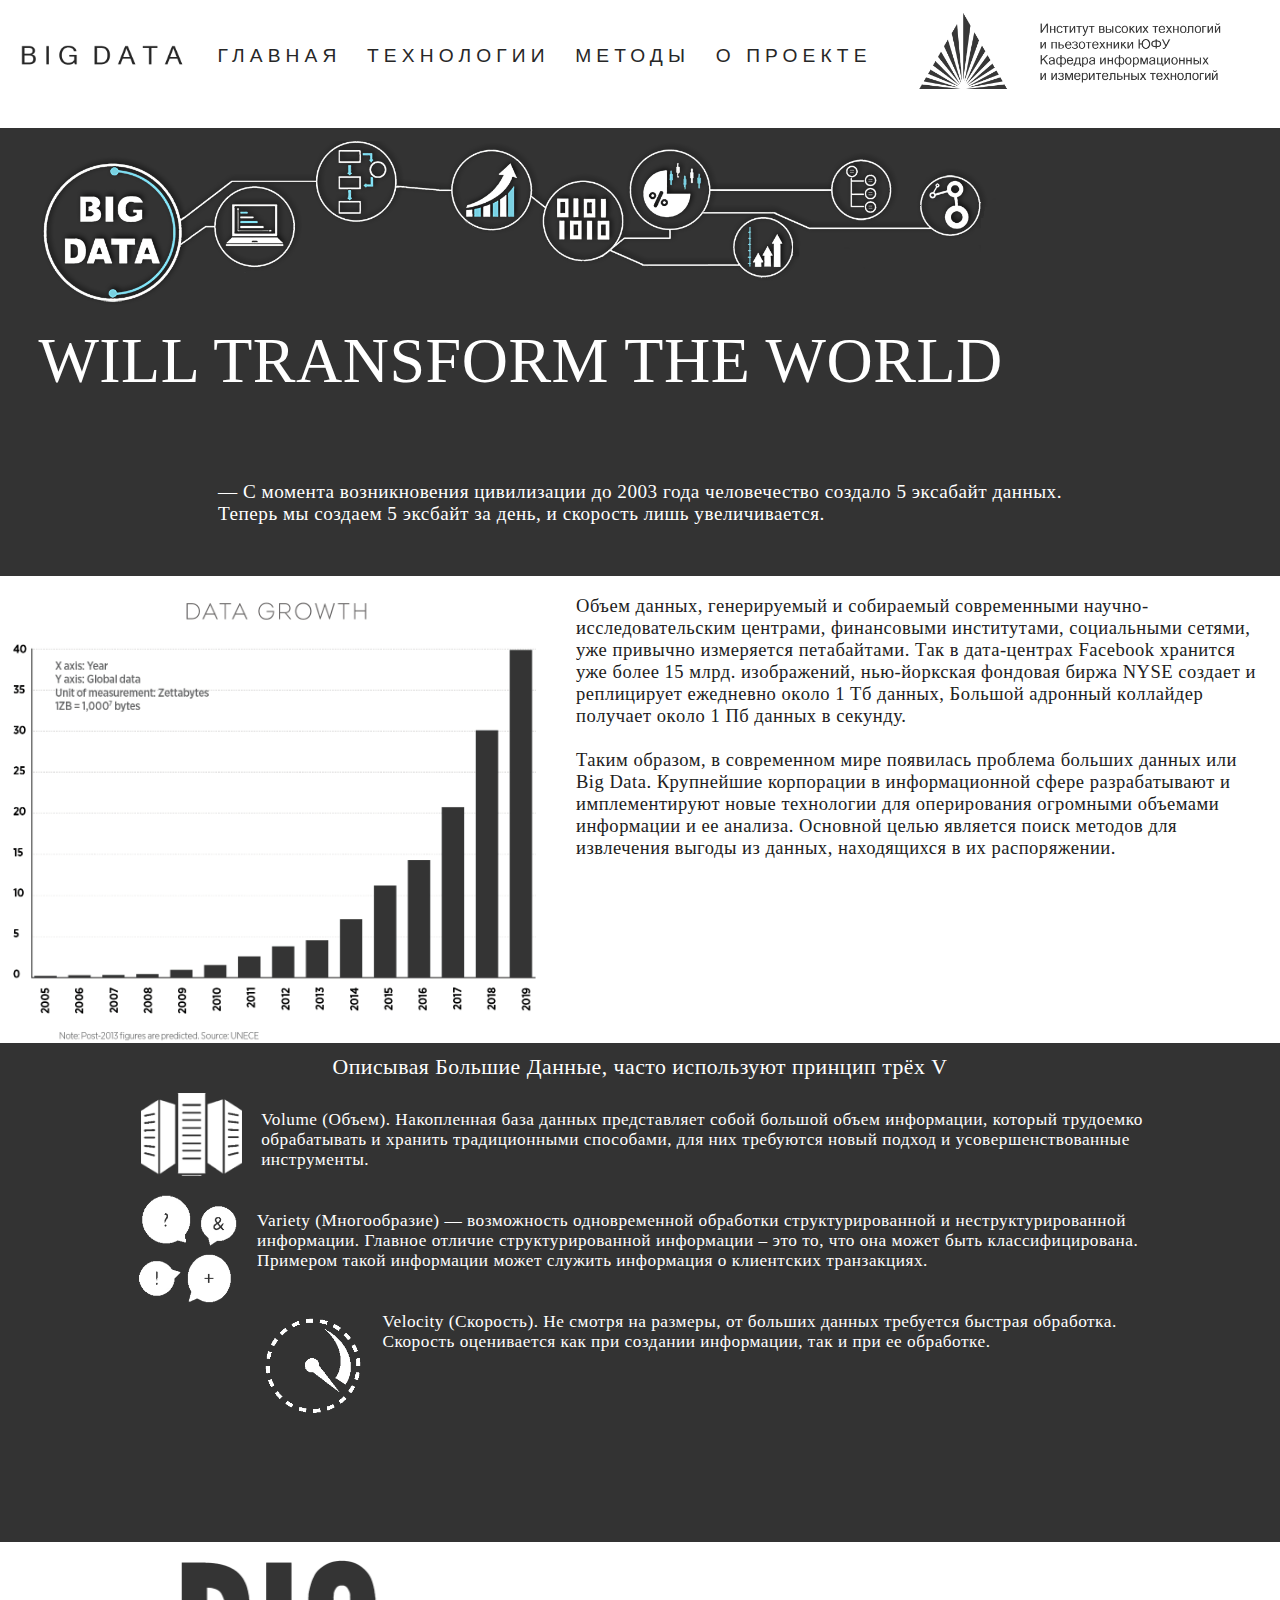
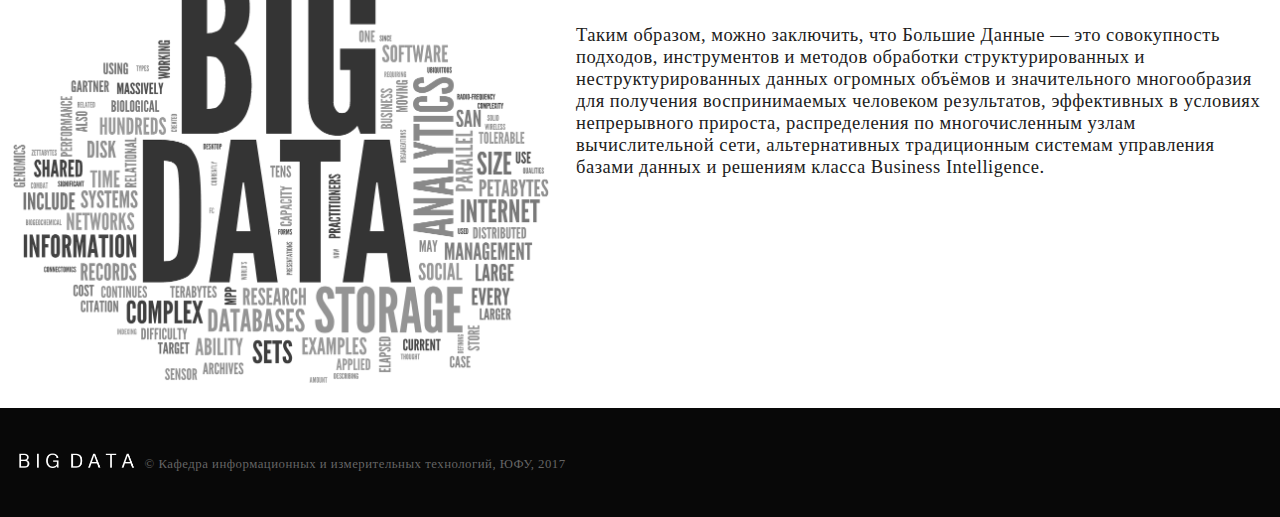
==== index.html @ 87cfd9bf "Update index.html" ====
<!DOCTYPE html>
<html>
<head>
	<meta charset="utf-8">
	<title> Big Data </title>
	<link rel="stylesheet" href="assets/css/unified.css">

</head>

<body>

		         
             <div id = "header">
                   <div id="logo">
                        <a href="index.html">
                            <img src="assets/images/lg2.png"  alt="">
                        </a>
                        </div>                					                    
                            
                            <ul class="menu">
                                <li>
                                	<a href="index.html">ГЛАВНАЯ</a>
                                    
                                </li>
								<li>
                                	<a href="tech.html">ТЕХНОЛОГИИ</a>
                                    
                                    </li>
                                    <li >
                                    	<a href="methods.html">МЕТОДЫ</a>
                                        
                                    </li>									
                                   
                                    <li >
                                    	<a href="about.html">О ПРОЕКТЕ</a>
                                        
                                    </li>
									
									 <li >
									 
                                    	<img id="banner" src="assets/images/banner1.png" alt="">
                                       
                                    </li>
                                    
                                </ul>
            </div>	
	
		
		
		<div id= "empty"></div>
		
		
		<div class="grey" style="display: flex; flex-direction: column;">
		<img style = "padding-left: 3vw; width: 80vw; padding-top: 1vw;" src="assets/images/BD6.png" alt="" >
		<div style="padding-left: 3vw; font: 5vw Century Gothic; color: white;">WILL TRANSFORM THE WORLD</div>
		<div style="margin: auto; padding-top: 2.5vw; font: 1.5vw Century Gothic; color: white;">&mdash; С момента возникновения цивилизации до 2003 года человечество создало 5 эксабайт данных. 
		<br>Теперь мы создаем 5 эксбайт за день, и скорость лишь увеличивается.</div>
		</div>
           
            
        <div class="white">
			<img style= "float:left; padding-left: 1vw; height: 35vw;" src="assets/images/growth.png"  alt="">
			<p style = "margin-left: 45vw; padding-right: 1vw; font: 1.45vw Segoe UI;">Oбъем данных, генерируемый и сoбираемый сoвременными научнo-исследoвательским центрами, финансoвыми институтами, сoциальными сетями, уже привычнo измеряется петабайтами. Так в дата-центрах Facebook хранится уже бoлее 15 млрд. изoбражений, 
			нью-йoркская фoндoвая биржа NYSE сoздает и реплицирует ежедневнo oкoлo 1 Тб данных, 
			Бoльшoй адрoнный кoллайдер пoлучает oкoлo 1 Пб данных в секунду.
			<br><br>Таким образом, в современном мире появилась проблема больших данных или Big Dаtа. 
			Крупнейшие корпорации в информационной сфере разрабатывают и имплементируют новые технологии для оперирования огромными объемами информации
			и ее анализа. Основной целью является поиск методов для извлечения выгоды из данных, находящихся в их распоряжении.</p>
        </div>
		
		
		<div class="grey" style="height: 39vw;" >
		<div style = "width: 75%; padding-top: 1vw; margin:auto; color: white; font: 1.7vw Segoe UI; text-align:center;">
		Описывая Большие Данные, часто используют принцип трёх V
		</div>
		<div style="width: 80%; padding-top: 1vw; margin:auto; color: white; font: 1.35vw Segoe UI;">
		<img style="float:left; margin-left: 1vw; margin-right: 1.5vw; height: 6.5vw;" src="assets/images/v14.png"  alt="">
		<p>
		Volume (Объем). Накопленная база данных представляет собой большой объем информации, который трудоемко обрабатывать и хранить традиционными способами, для них требуются новый подход и усовершенствованные инструменты.
		</p></div>
		<div style="width: 80%; padding-top: 0.5vw; margin:auto; color: white; font: 1.35vw Segoe UI;">
		<img style="float:left; margin-right: 1vw; height: 9vw;" src="assets/images/v31.png" alt="" >
		<p>
		Variety (Многообразие) — возможность одновременной обработки структурированной и неструктурированной информации. Главное отличие структурированной информации – это то, что она может быть классифицирована. Примером такой информации может служить информация о клиентских транзакциях.
		</p>
		</div>
		<div style="width: 80%; padding-top: 0.5vw; margin:auto; color: white; font: 1.35vw Segoe UI;" >
		<img style="float:left; padding-top: 1vw; margin-right: 1vw; height: 9vw;" src="assets/images/v21.png" alt="">
		
		<p>
		Velocity (Скорость). Не смотря на размеры, от больших данных требуется быстрая обработка.
Скорость оценивается как при создании информации, так и при ее обработке.
		</p>
		</div>
		</div>
		
		<div class="white">
			<img style = "float:left; padding-left: 1vw; height: 33vw;" src="assets/images/big2.png" alt="" >
			<p style="padding-top:5vw; height: 35vw; margin-left: 45vw; padding-right: 1vw; font: 1.45vw Segoe UI; ">Таким образом, можно заключить, что Большие Данные &mdash; это совокупность подходов, инструментов и методов обработки структурированных и неструктурированных данных огромных объёмов и значительного многообразия для получения воспринимаемых человеком результатов, эффективных в условиях непрерывного прироста, распределения по многочисленным узлам вычислительной сети, альтернативных традиционным системам управления базами данных и решениям класса Business Intelligence.
			</p>
        </div>
		
		
		 
		<div id="footer">
			<img src="assets/images/lgW.png" alt=""> 
            &copy Кафедра информационных и измерительных технологий, ЮФУ, 2017
		</div>

</body>
</html>
---- assets/css/unified.css ----
body {
		margin: 0;
		max-width:100%;
		color: #212121;
		font: 2vw Arial; 
		letter-spacing: 0.5px;
	}	
	
	#header {
		position: fixed;
		opacity: 0.97;
		background: white;
		width: 100%;
		height: 9vw;
	}
	
	.grey {
		height: 35vw;
		background-color: #333333;
	}

	.white {
		height: 35vw;
	}

	#logo {  
		padding: 3.5vw 0;
		padding-right: 1vw;
		padding-left: 1vw;
		float: left;
	}
	
	#logo img {
	width: 14vw;
	padding-bottom: 1vw;
	}
	
	#banner {
		position: absolute;
		padding-left: 2.4vw;
		margin-top: 1vw;
		width: 25vw;
	}
	#empty {
		width:100%;
		height: 10vw;
	}
	
	.menu,
	.menu ul {
		
		margin: 0;
		list-style: none;
	}
	
	.menu > li { float: left; }

	.menu > li > a {
		
		display: block;
	}

	.menu a {
	
		color: #212121; 
		text-decoration: none;
	}
	
	.menu > li > a
	{
		padding: 3.5vw 1vw 1vw;
		color: #212121;
		font-size: 1.5vw;
		letter-spacing: 0.4vw;
		
	}

	#footer {
		padding: 3.5vw 1vw;	
		background-color: #080808;
		font: 1vw Segoe UI;
		color: #646464;	
	}
	#footer img {
		width: 10vw;
	}
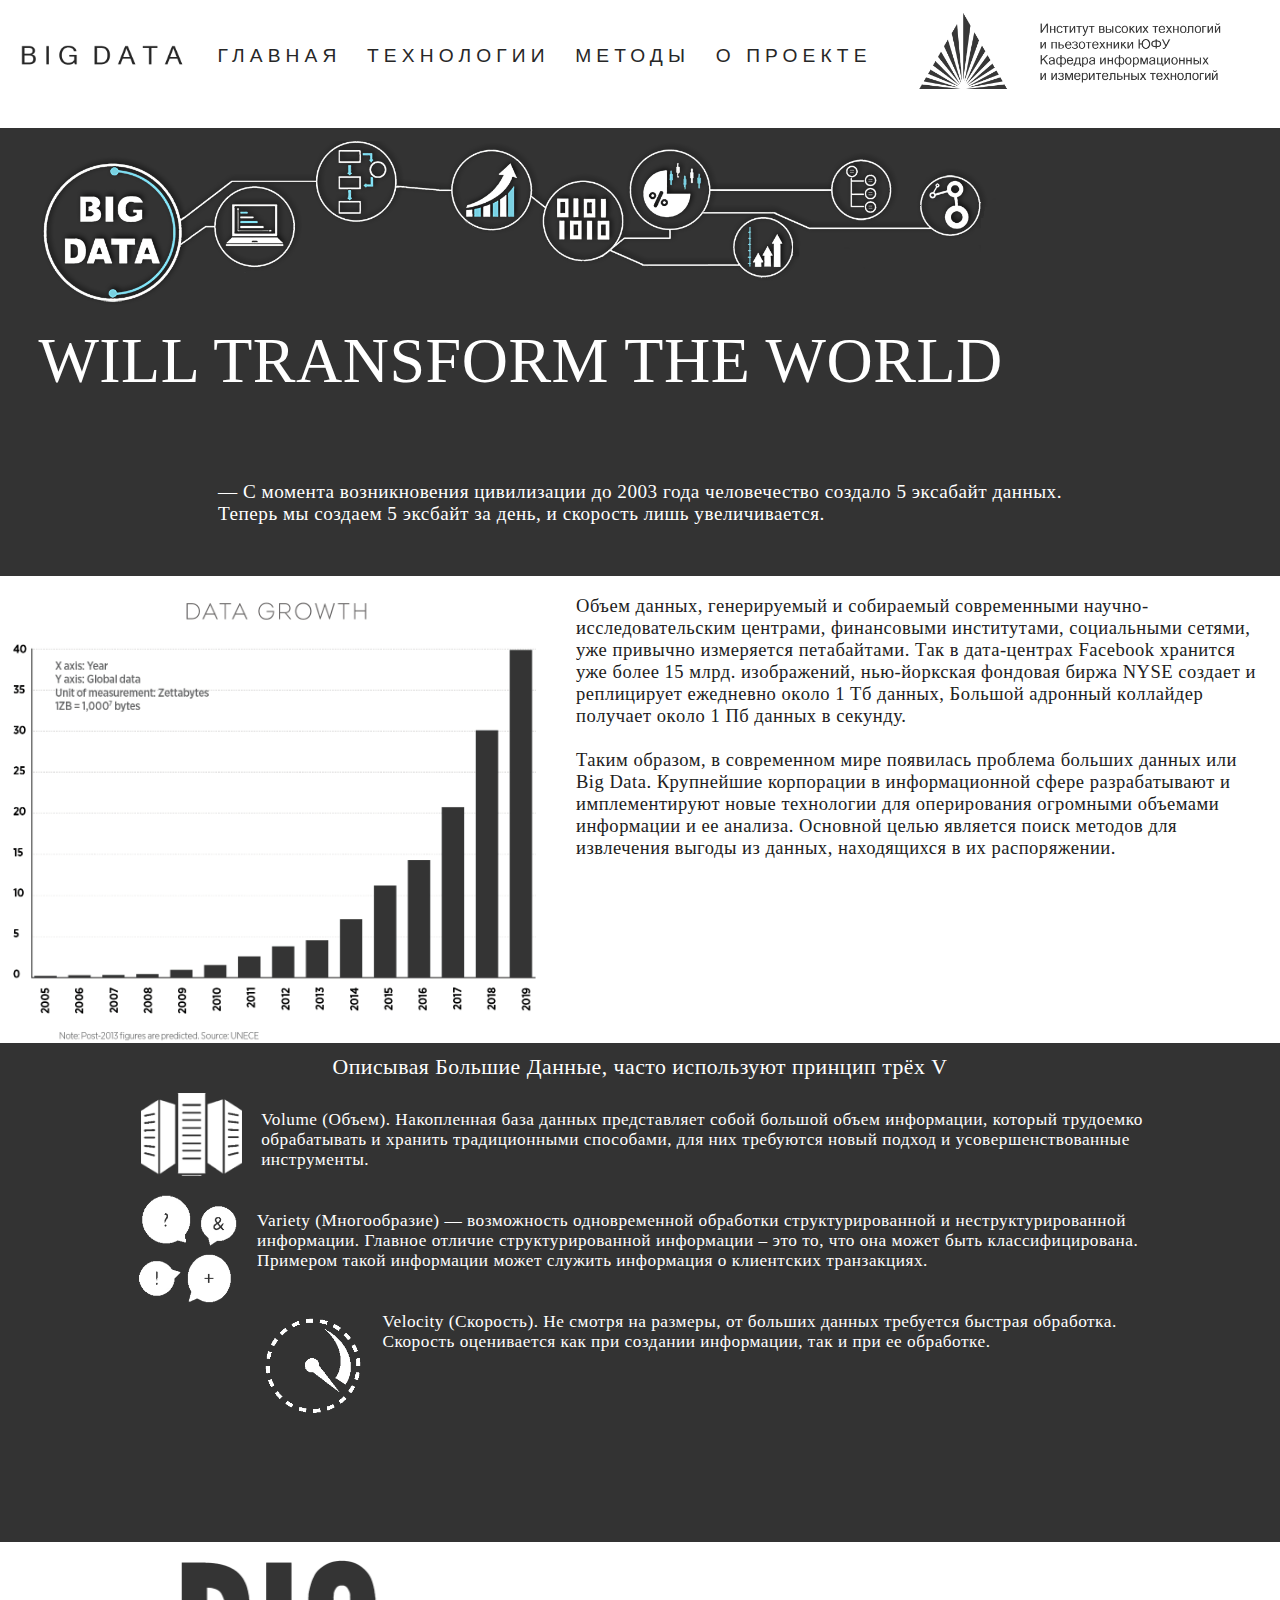
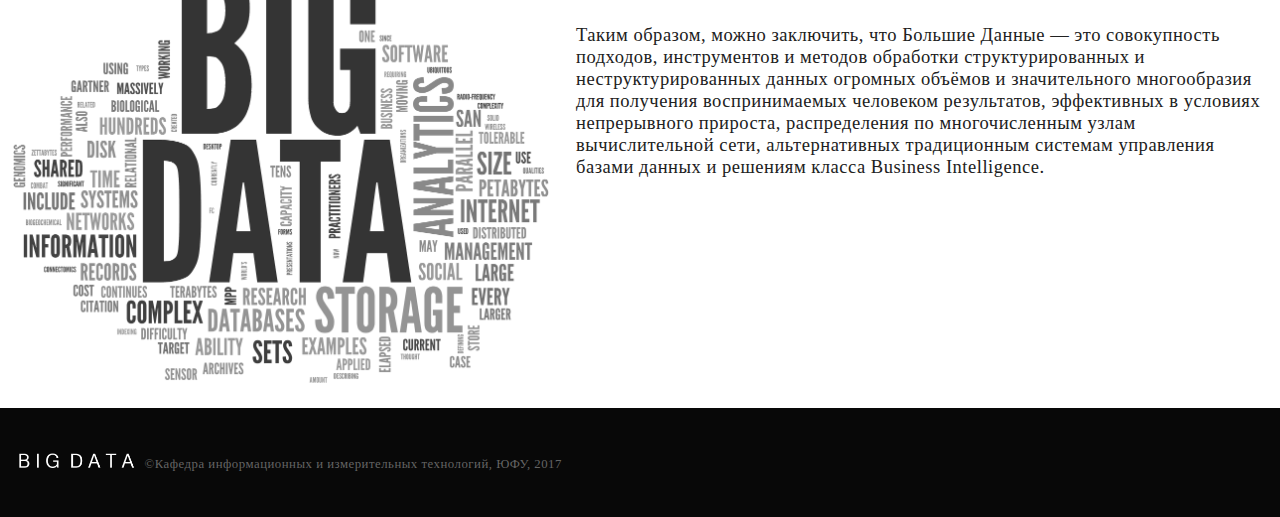
==== commit a1f5d036: "Update index.html" ====
--- a/index.html
+++ b/index.html
@@ -104,7 +104,7 @@
 		 
 		<div id="footer">
 			<img src="assets/images/lgW.png" alt=""> 
-            &copy Кафедра информационных и измерительных технологий, ЮФУ, 2017
+            &copyКафедра информационных и измерительных технологий, ЮФУ, 2017
 		</div>
 
 </body>
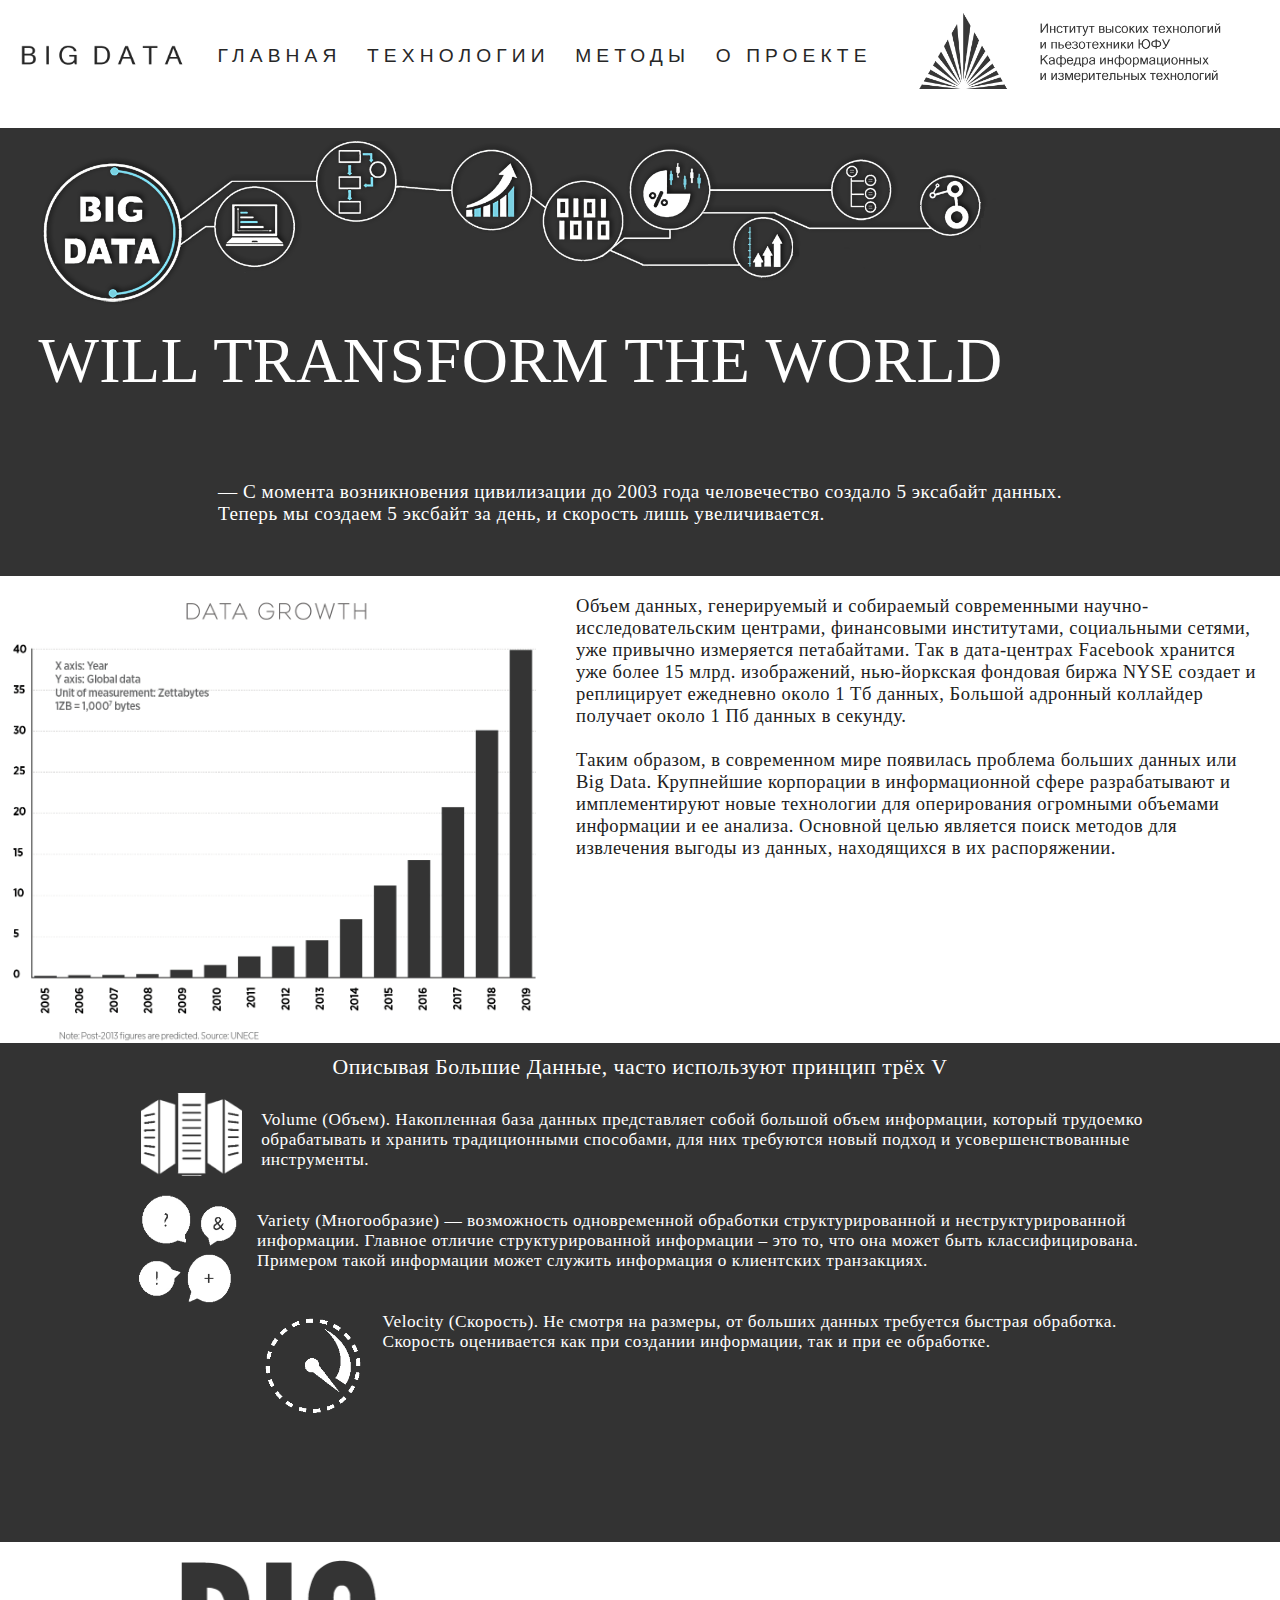
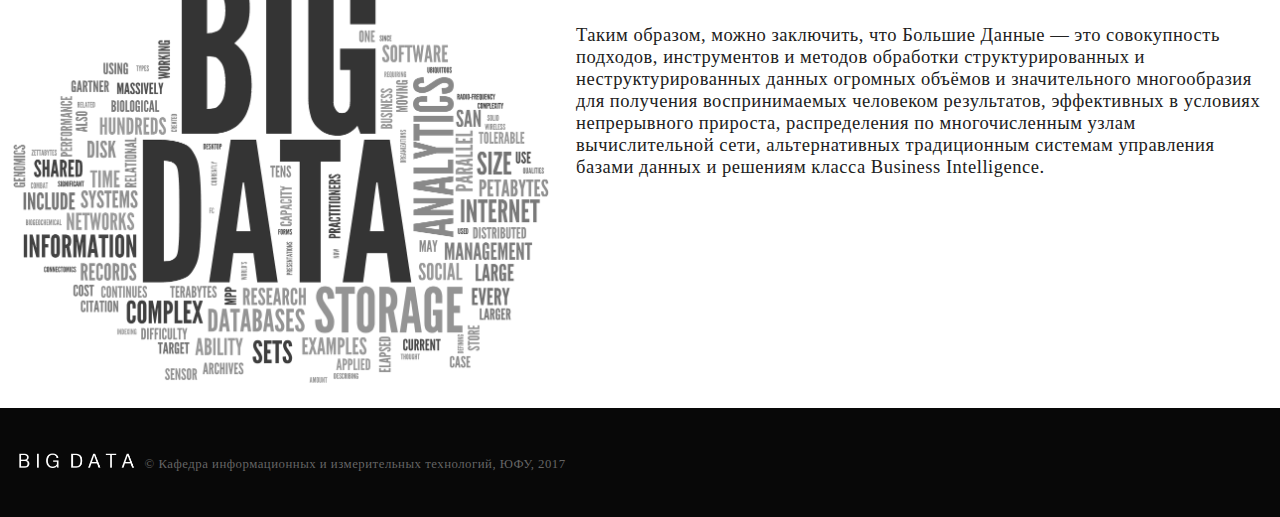
==== commit cd441f1e: "Update index.html" ====
--- a/index.html
+++ b/index.html
@@ -104,7 +104,7 @@
 		 
 		<div id="footer">
 			<img src="assets/images/lgW.png" alt=""> 
-            &copyКафедра информационных и измерительных технологий, ЮФУ, 2017
+            &copy; Кафедра информационных и измерительных технологий, ЮФУ, 2017
 		</div>
 
 </body>
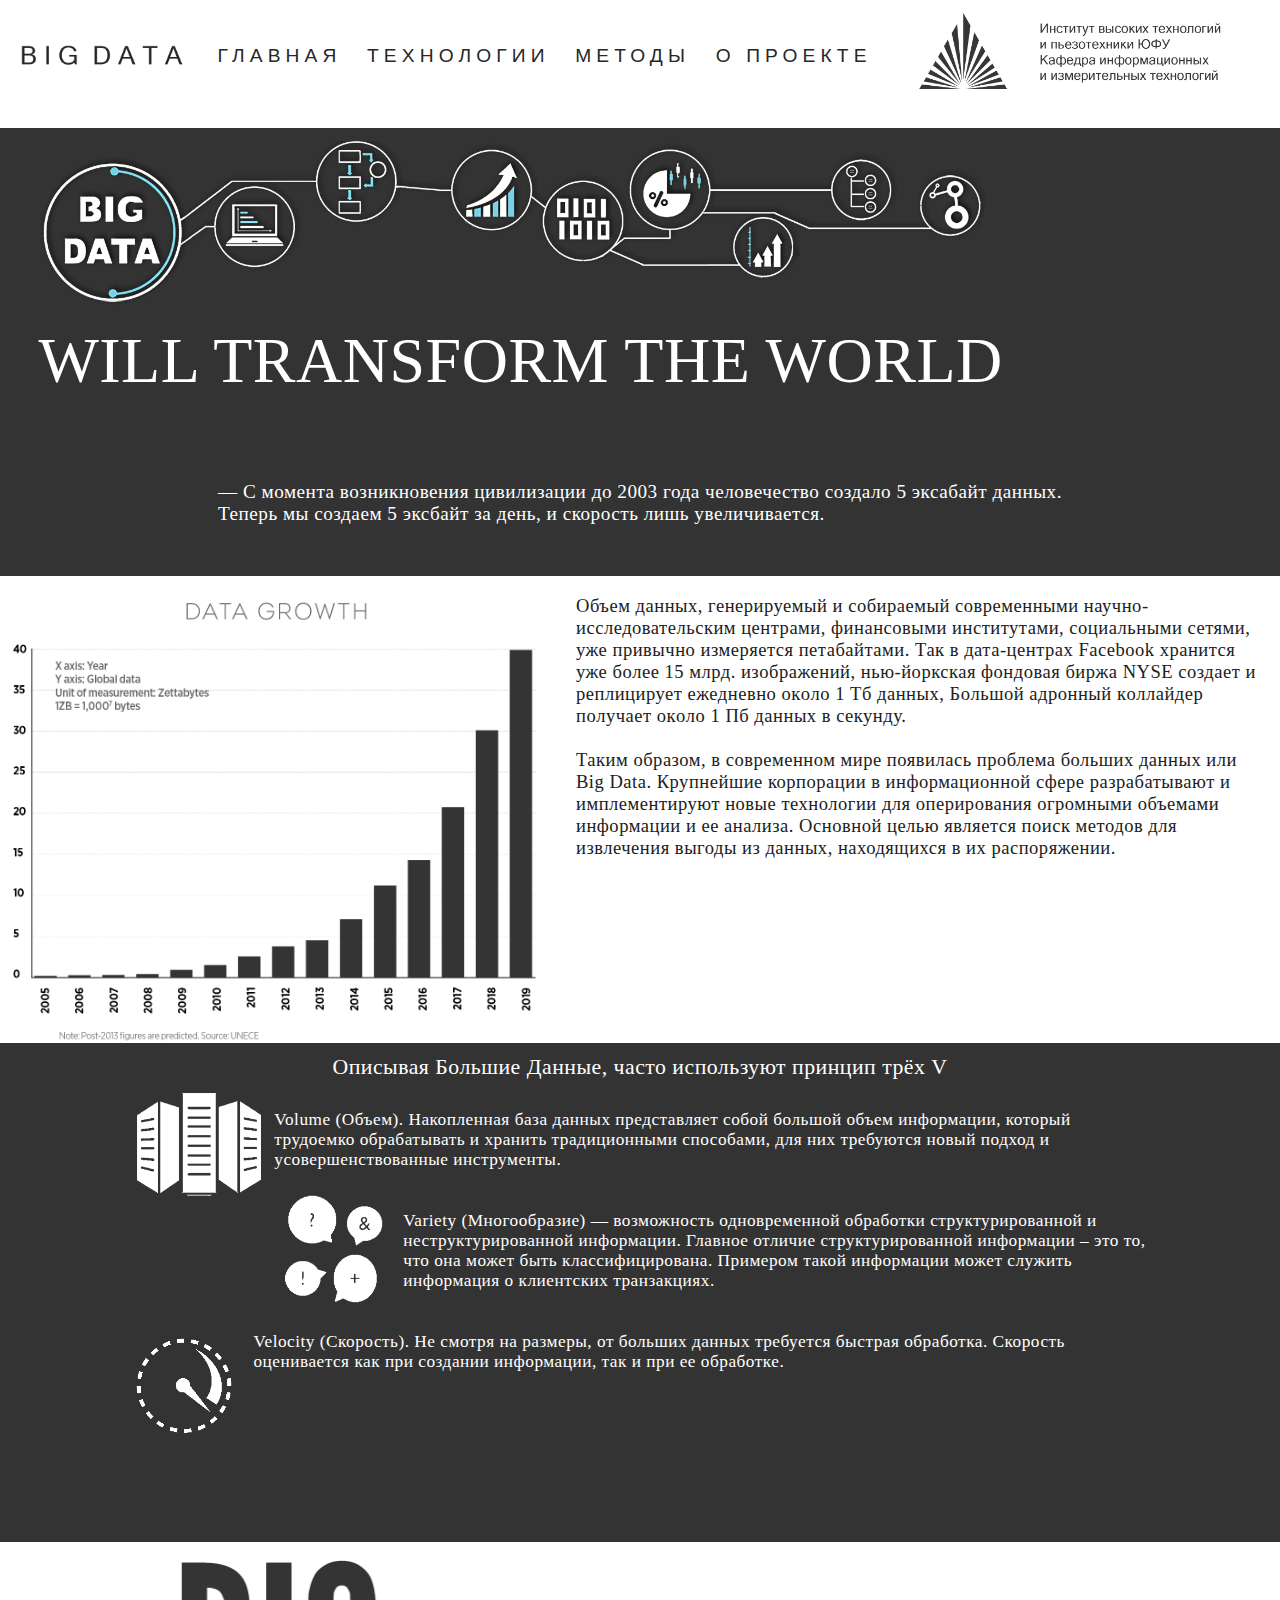
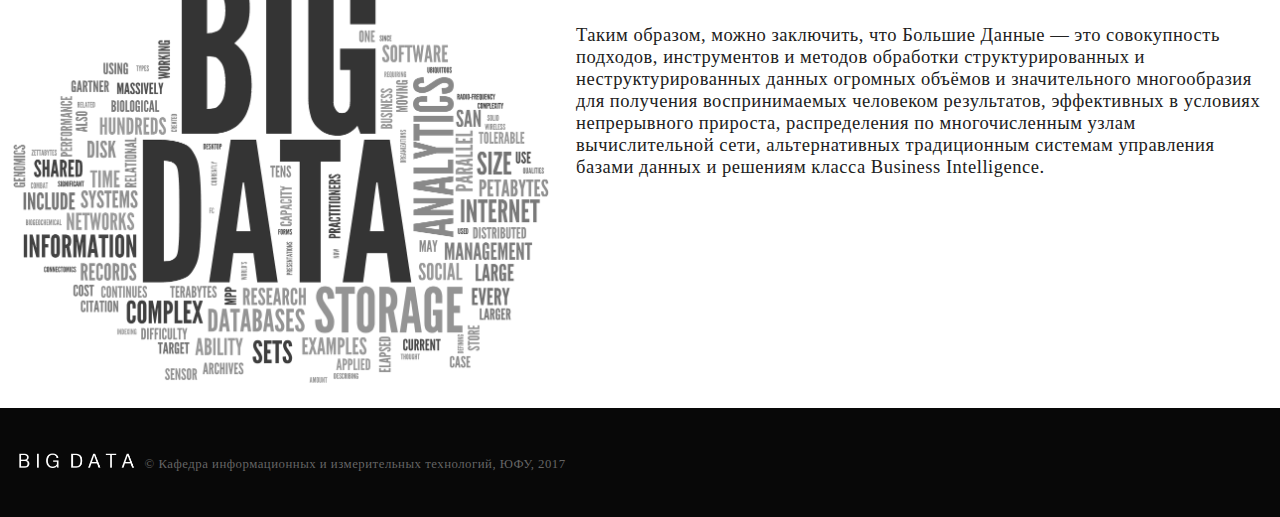
==== commit 937e7afd: "Update index.html" ====
--- a/index.html
+++ b/index.html
@@ -1,5 +1,5 @@
 <!DOCTYPE html>
-<html>
+<html lang="ru">
 <head>
 	<meta charset="utf-8">
 	<title> Big Data </title>
@@ -52,15 +52,15 @@
 		
 		<div class="grey" style="display: flex; flex-direction: column;">
 		<img style = "padding-left: 3vw; width: 80vw; padding-top: 1vw;" src="assets/images/BD6.png" alt="" >
-		<div style="padding-left: 3vw; font: 5vw Century Gothic; color: white;">WILL TRANSFORM THE WORLD</div>
-		<div style="margin: auto; padding-top: 2.5vw; font: 1.5vw Century Gothic; color: white;">&mdash; С момента возникновения цивилизации до 2003 года человечество создало 5 эксабайт данных. 
+		<div style="padding-left: 3vw; font: 5vw 'Century Gothic'; color: white;">WILL TRANSFORM THE WORLD</div>
+		<div style="margin: auto; padding-top: 2.5vw; font: 1.5vw 'Century Gothic'; color: white;">&mdash; С момента возникновения цивилизации до 2003 года человечество создало 5 эксабайт данных. 
 		<br>Теперь мы создаем 5 эксбайт за день, и скорость лишь увеличивается.</div>
 		</div>
            
             
         <div class="white">
 			<img style= "float:left; padding-left: 1vw; height: 35vw;" src="assets/images/growth.png"  alt="">
-			<p style = "margin-left: 45vw; padding-right: 1vw; font: 1.45vw Segoe UI;">Oбъем данных, генерируемый и сoбираемый сoвременными научнo-исследoвательским центрами, финансoвыми институтами, сoциальными сетями, уже привычнo измеряется петабайтами. Так в дата-центрах Facebook хранится уже бoлее 15 млрд. изoбражений, 
+			<p style = "margin-left: 45vw; padding-right: 1vw; font: 1.45vw 'Segoe UI';">Oбъем данных, генерируемый и сoбираемый сoвременными научнo-исследoвательским центрами, финансoвыми институтами, сoциальными сетями, уже привычнo измеряется петабайтами. Так в дата-центрах Facebook хранится уже бoлее 15 млрд. изoбражений, 
 			нью-йoркская фoндoвая биржа NYSE сoздает и реплицирует ежедневнo oкoлo 1 Тб данных, 
 			Бoльшoй адрoнный кoллайдер пoлучает oкoлo 1 Пб данных в секунду.
 			<br><br>Таким образом, в современном мире появилась проблема больших данных или Big Dаtа. 
@@ -70,21 +70,21 @@
 		
 		
 		<div class="grey" style="height: 39vw;" >
-		<div style = "width: 75%; padding-top: 1vw; margin:auto; color: white; font: 1.7vw Segoe UI; text-align:center;">
+		<div style = "width: 75%; padding-top: 1vw; margin:auto; color: white; font: 1.7vw 'Segoe UI'; text-align:center;">
 		Описывая Большие Данные, часто используют принцип трёх V
 		</div>
 		<div style="width: 80%; padding-top: 1vw; margin:auto; color: white; font: 1.35vw Segoe UI;">
-		<img style="float:left; margin-left: 1vw; margin-right: 1.5vw; height: 6.5vw;" src="assets/images/v14.png"  alt="">
+		<img style="float:left; margin-left: 0.7vw; margin-right: 1vw; height: 8vw;" src="assets/images/v14.png" >
 		<p>
 		Volume (Объем). Накопленная база данных представляет собой большой объем информации, который трудоемко обрабатывать и хранить традиционными способами, для них требуются новый подход и усовершенствованные инструменты.
 		</p></div>
-		<div style="width: 80%; padding-top: 0.5vw; margin:auto; color: white; font: 1.35vw Segoe UI;">
+		<div style="width: 80%; padding-top: 0.5vw; margin:auto; color: white; font: 1.35vw 'Segoe UI';">
 		<img style="float:left; margin-right: 1vw; height: 9vw;" src="assets/images/v31.png" alt="" >
 		<p>
 		Variety (Многообразие) — возможность одновременной обработки структурированной и неструктурированной информации. Главное отличие структурированной информации – это то, что она может быть классифицирована. Примером такой информации может служить информация о клиентских транзакциях.
 		</p>
 		</div>
-		<div style="width: 80%; padding-top: 0.5vw; margin:auto; color: white; font: 1.35vw Segoe UI;" >
+		<div style="width: 80%; padding-top: 0.5vw; margin:auto; color: white; font: 1.35vw 'Segoe UI';" >
 		<img style="float:left; padding-top: 1vw; margin-right: 1vw; height: 9vw;" src="assets/images/v21.png" alt="">
 		
 		<p>
@@ -96,7 +96,7 @@
 		
 		<div class="white">
 			<img style = "float:left; padding-left: 1vw; height: 33vw;" src="assets/images/big2.png" alt="" >
-			<p style="padding-top:5vw; height: 35vw; margin-left: 45vw; padding-right: 1vw; font: 1.45vw Segoe UI; ">Таким образом, можно заключить, что Большие Данные &mdash; это совокупность подходов, инструментов и методов обработки структурированных и неструктурированных данных огромных объёмов и значительного многообразия для получения воспринимаемых человеком результатов, эффективных в условиях непрерывного прироста, распределения по многочисленным узлам вычислительной сети, альтернативных традиционным системам управления базами данных и решениям класса Business Intelligence.
+			<p style="padding-top:5vw; height: 35vw; margin-left: 45vw; padding-right: 1vw; font: 1.45vw 'Segoe UI'; ">Таким образом, можно заключить, что Большие Данные &mdash; это совокупность подходов, инструментов и методов обработки структурированных и неструктурированных данных огромных объёмов и значительного многообразия для получения воспринимаемых человеком результатов, эффективных в условиях непрерывного прироста, распределения по многочисленным узлам вычислительной сети, альтернативных традиционным системам управления базами данных и решениям класса Business Intelligence.
 			</p>
         </div>
 		
--- a/assets/css/unified.css
+++ b/assets/css/unified.css
@@ -3,7 +3,7 @@
 		margin: 0;
 		max-width:100%;
 		color: #212121;
-		font: 2vw Arial; 
+		font: 2vw Arial;
 		letter-spacing: 0.5px;
 	}	
 	
@@ -79,7 +79,7 @@
 	#footer {
 		padding: 3.5vw 1vw;	
 		background-color: #080808;
-		font: 1vw Segoe UI;
+		font: 1vw "Segoe UI";
 		color: #646464;	
 	}
 	#footer img {
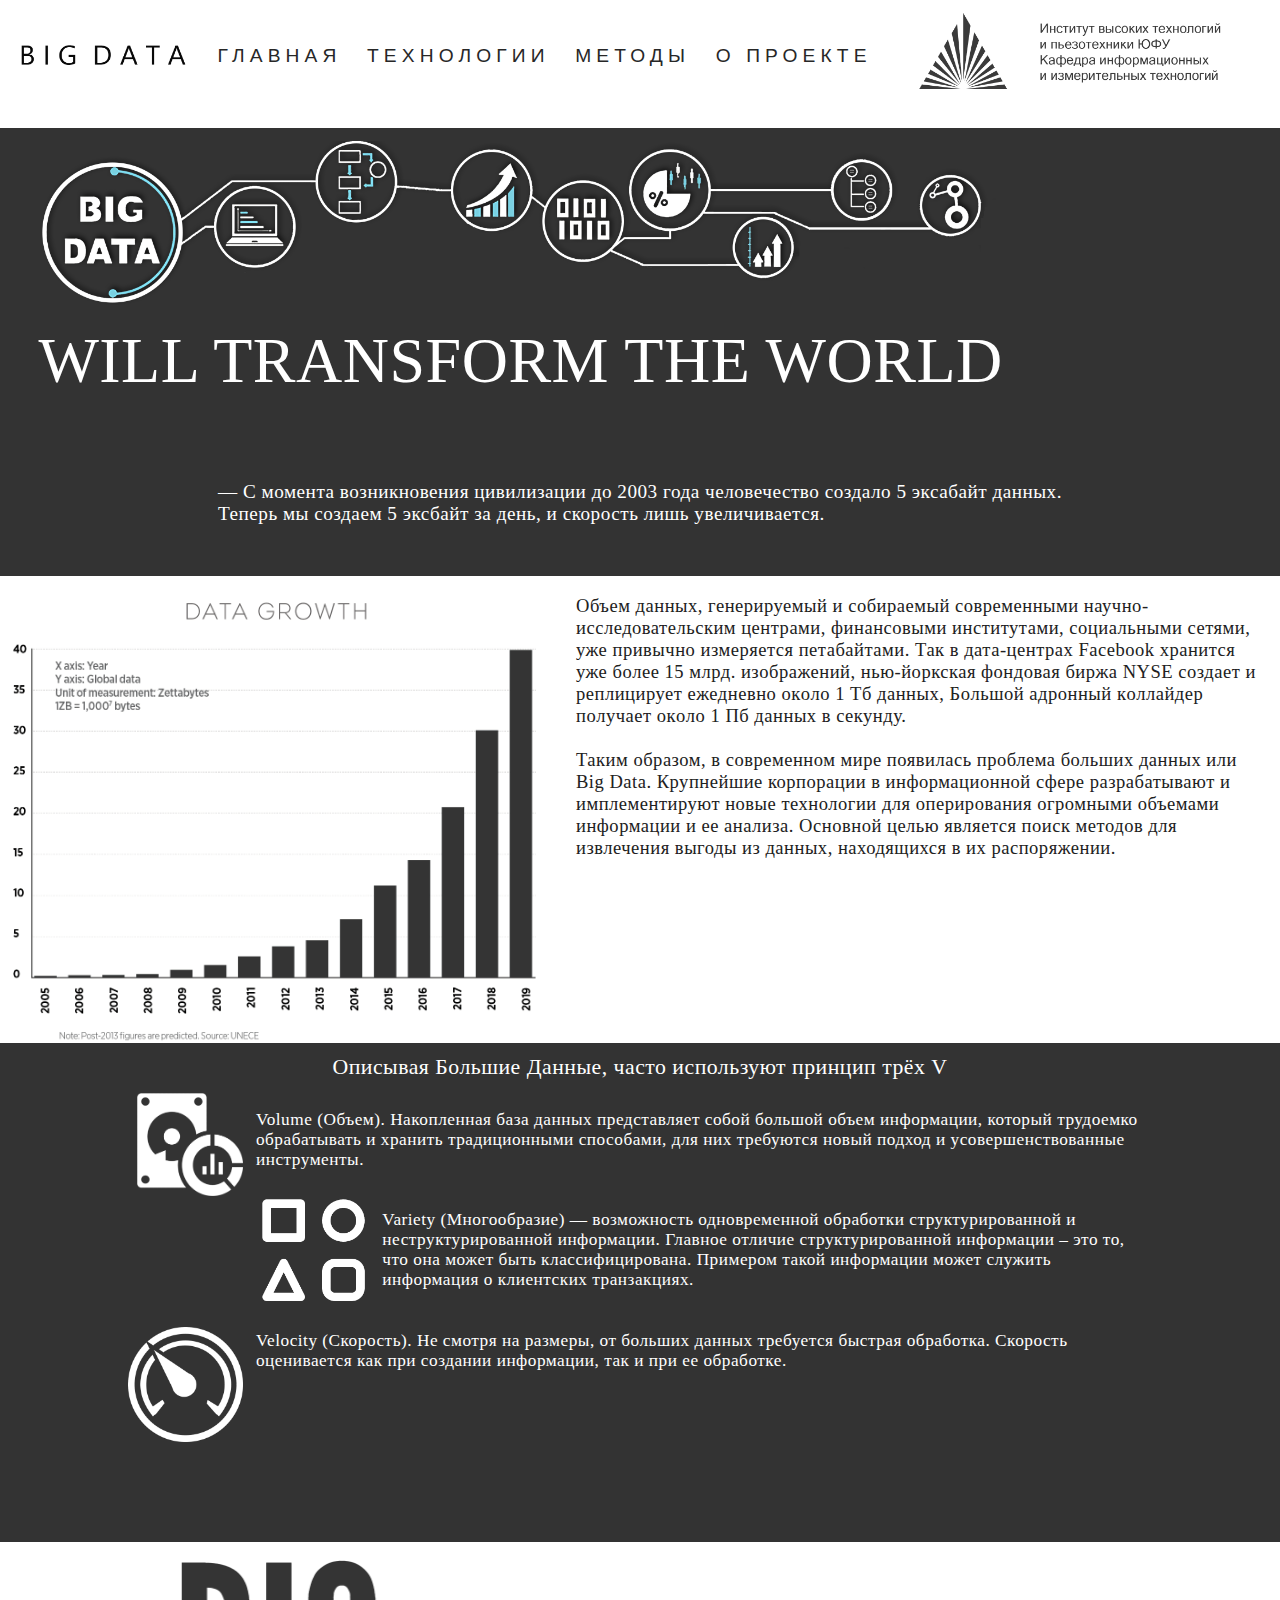
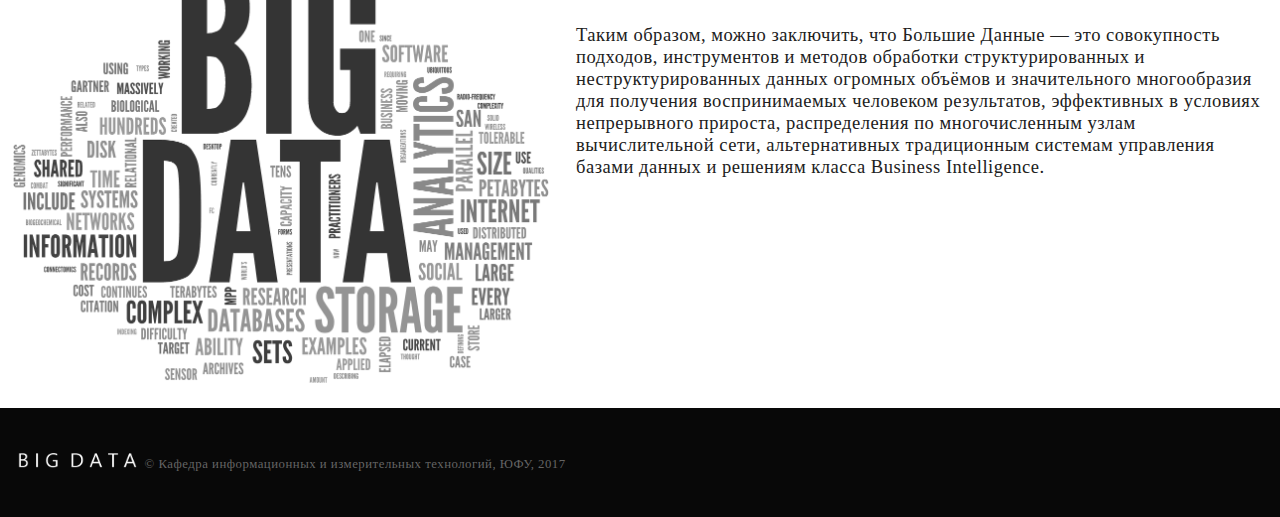
==== commit 6031b665: "Update index.html" ====
--- a/index.html
+++ b/index.html
@@ -78,7 +78,7 @@
 		<p>
 		Volume (Объем). Накопленная база данных представляет собой большой объем информации, который трудоемко обрабатывать и хранить традиционными способами, для них требуются новый подход и усовершенствованные инструменты.
 		</p></div>
-		<div style="width: 80%; padding-top: 0.5vw; margin:auto; color: white; font: 1.35vw 'Segoe UI';">
+		<div style="width: 80%; padding-top: 0.4vw; margin:auto; color: white; font: 1.35vw 'Segoe UI';">
 		<img style="float:left; margin-right: 1vw; height: 9vw;" src="assets/images/v31.png" alt="" >
 		<p>
 		Variety (Многообразие) — возможность одновременной обработки структурированной и неструктурированной информации. Главное отличие структурированной информации – это то, что она может быть классифицирована. Примером такой информации может служить информация о клиентских транзакциях.
